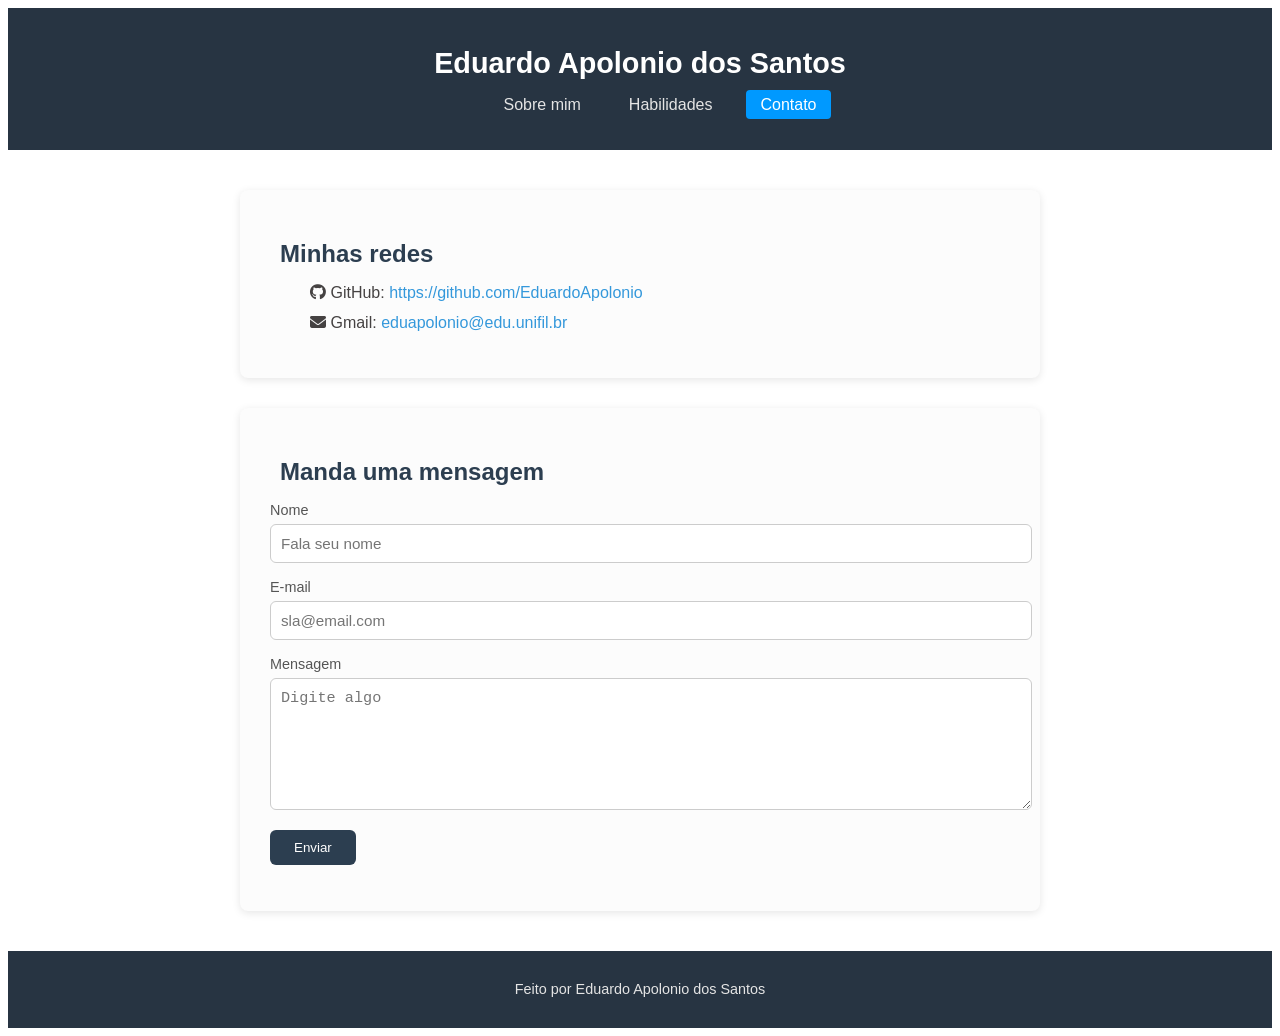
==== Contato.html @ 802ed1b1 "Add files via upload" ====
<!DOCTYPE html>
<html lang="pt-BR">
<head>
    <meta charset="UTF-8">
    <meta name="viewport" content="width=device-width, initial-scale=1.0">
    <title>Contato</title>
    <link rel="stylesheet" href="style.css">
    <script src="script.js" defer></script>
    <link rel="stylesheet" href="https://cdnjs.cloudflare.com/ajax/libs/font-awesome/6.5.1/css/all.min.css"><!--Para funcionar os icones-->
</head>
<body>

    <header>
        <h1>Eduardo Apolonio dos Santos</h1>
        <nav>
            <ul>
                <li><a href="index.html">Sobre mim</a></li>
                <li><a href="Habilidades.html">Habilidades</a></li>
                <li><a href="Contato.html">Contato</a></li>
            </ul>
        </nav>
    </header>

    <main>

        <section>
            <h2>Minhas redes</h2>
            <ul class="contato-links">
                <li>
                     <i class="fa-brands fa-github"></i>
                    GitHub:
                    <a href="https://github.com/EduardoApolonio" target="_blank">https://github.com/EduardoApolonio</a>
                </li>
                <li>
                    <i class="fa-solid fa-envelope"></i>
                    Gmail:
                    <a href="eduapolonio@edu.unifil.br">eduapolonio@edu.unifil.br</a>
                </li>
            </ul>
        </section>

        <section>
            <h2>Manda uma mensagem</h2>

            <form id="formContato">

                <div class="form">
                    <label for="nome">Nome</label>
                    <input type="text" id="nome" name="nome" placeholder="Fala seu nome">
                </div>

                <div class="form">
                    <label for="email">E-mail</label>
                    <input type="email" id="email" name="email" placeholder="sla@email.com">
                </div>

                <div class="form">
                    <label for="mensagem">Mensagem</label>
                    <textarea id="mensagem" name="mensagem" placeholder="Digite algo"></textarea>
                </div>

                <button type="submit" class="botao">Enviar</button>

                <p id="mensagem-retorno"></p>

            </form>
        </section>
    </main>

    <footer>
        <p id="pFooter">Feito por Eduardo Apolonio dos Santos</p>
    </footer>
</body>
</html>
---- style.css ----
body {
    font-family: Arial, sans-serif;
    background-color: #ffffff;
    color: #454242;
}

p{
    text-align: justify;
}

ul, ol{
    list-style: none;
}

/*Header e menu*/
header {
    background-color: #273442;
    padding: 20px;
    text-align: center;
}

header h1 {
    color: #fff;
    font-size: 1.8rem;
    margin-bottom: 12px;
}

nav ul {
    list-style: none;
    display: flex;
    justify-content: center;
    gap: 20px;
    flex-wrap: wrap;
}

nav ul li a {
    color: #e4e4e4;
    font-size: 1rem;
    padding: 6px 14px;
    border-radius: 4px;
    transition: background-color 0.3s, color 0.3s;
    text-decoration: none;
}

nav ul li a:hover,
nav ul li a.ativo {
    background-color: #0099ff;
    color: #ffffff;
}

/*main*/
main {
    max-width: 800px;
    margin: 40px auto;
    padding: 0 20px;
}

section {
    background-color: #fcfcfc;
    border-radius: 8px;
    padding: 30px;
    margin-bottom: 30px;
    box-shadow: 0 2px 8px rgba(0, 0, 0, 0.1);
}

section h2 {
    color: #2c3e50;
    margin-bottom: 16px;
    padding-left: 10px;
}


/*foto*/
.foto {
    display: block;
    width: 160px;
    height: 160px;
    border-radius: 50%;
    margin: 0 auto 20px auto;
    border: 4px solid #3faff9;
}

/*conhecimento h*/
.habilidades-lista {
    display: flex;
    flex-wrap: wrap;
    gap: 10px;
    margin-top: 10px;
}

.habilidades-lista li {
    background-color: #3db1ff;
    color: #f2f2f2;
    padding: 6px 14px;
    border-radius: 20px;
}

/*cursos */
.skills {
    background-color: #f5faff;
    border-radius: 6px;
    padding: 12px 16px;
    margin-bottom: 10px;
}

.skills p {
    color: #3f3f3f;
}

/*links de contato*/
.contato-links {
    margin-top: 10px;
}

.contato-links li {
    margin-bottom: 12px;
}

.contato-links li a {
    color: #3498db;
    text-decoration: none;
}


/*formulario */
.form {
    margin-bottom: 16px;
}

.form label {
    display: block;
    font-size: 0.9rem;
    color: #555;
    margin-bottom: 6px;
}

.form input,
.form textarea {
    width: 100%;
    padding: 10px;
    border: 1px solid #ccc;
    border-radius: 6px;
    font-size: 0.95rem;
}

.form input:focus,
.form textarea:focus {
    border-color: #3498db;
}

.form textarea {
    height: 110px;
    resize: vertical;
}

.botao {
    background-color: #2c3e50;
    color: #fff;
    border: none;
    padding: 10px 24px;
    border-radius: 6px;
    cursor: pointer;
}

.botao:hover {
    background-color: #3498db;
}

/*footer*/
footer {
    background-color: #273442;
    color: #e4e4e4;
    text-align: center;
    padding: 16px;
    font-size: 0.9rem;
    margin-top: 40px;
}

#pFooter{
    text-align: center;
}

/*animacoes*/
@keyframes fadeInUp {
    from {
        opacity: 0;
        transform: translateY(20px);
    }
    to {
        opacity: 1;
        transform: translateY(0);
    }
}

@keyframes pulsar {
    0% {
        box-shadow: 0 0 0 0 rgba(63, 175, 249, 0.5);
    }
    70% {
        box-shadow: 0 0 0 10px rgba(63, 175, 249, 0);
    }
    100% {
        box-shadow: 0 0 0 0 rgba(63, 175, 249, 0);
    }
}

section {
    animation: fadeInUp 0.6s ease-out both;
}

section:nth-of-type(2) {
    animation-delay: 0.15s;
}

section:nth-of-type(3) {
    animation-delay: 0.3s;
}

.foto {
    animation: pulsar 2.5s infinite;
}
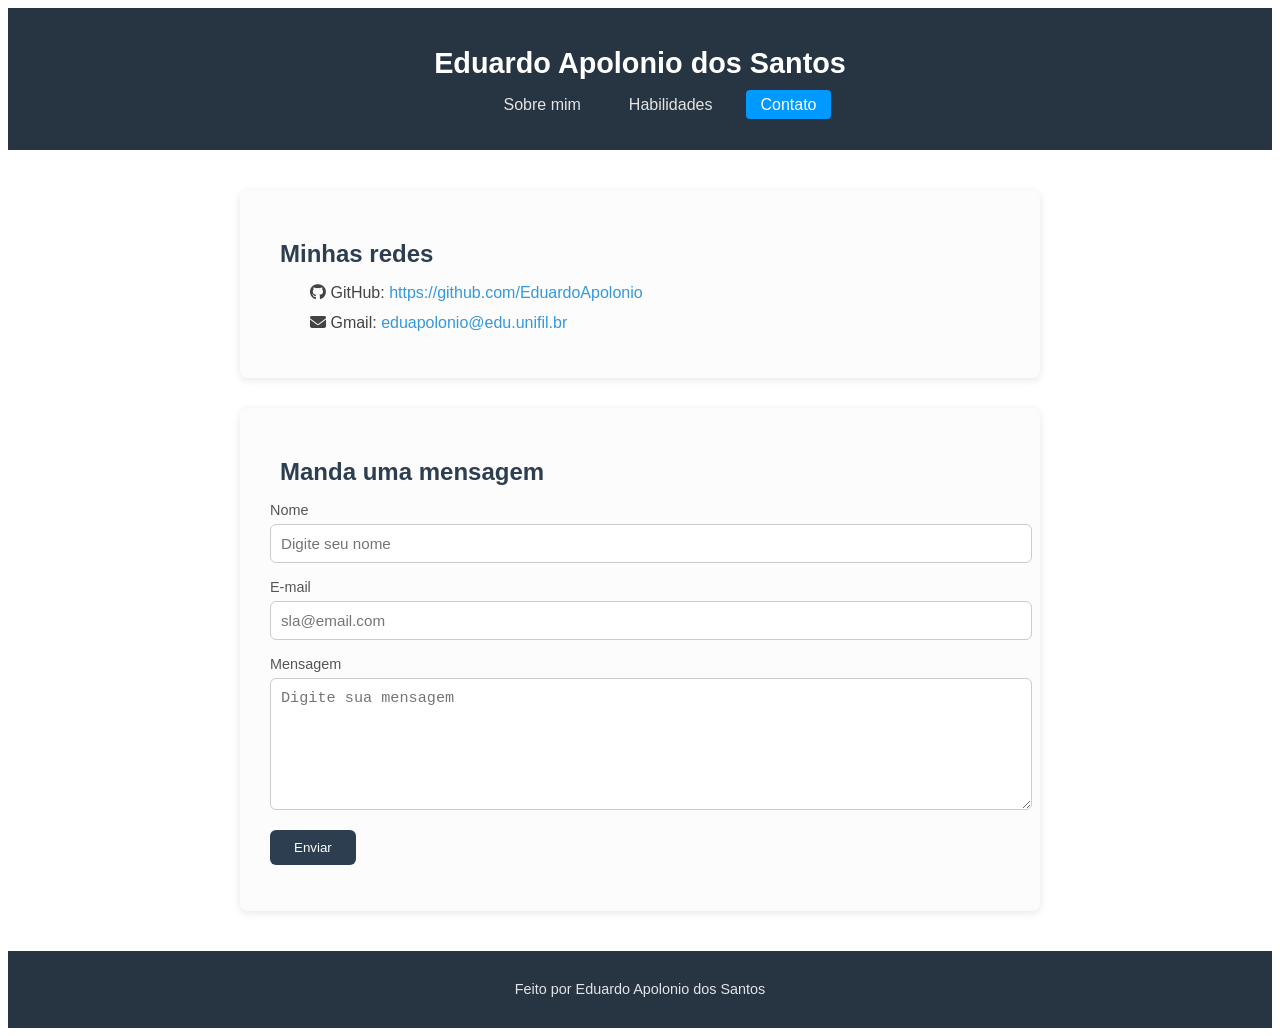
==== commit e6372404: "Update Contato.html" ====
--- a/Contato.html
+++ b/Contato.html
@@ -46,7 +46,7 @@
 
                 <div class="form">
                     <label for="nome">Nome</label>
-                    <input type="text" id="nome" name="nome" placeholder="Fala seu nome">
+                    <input type="text" id="nome" name="nome" placeholder="Digite seu nome">
                 </div>
 
                 <div class="form">
@@ -56,7 +56,7 @@
 
                 <div class="form">
                     <label for="mensagem">Mensagem</label>
-                    <textarea id="mensagem" name="mensagem" placeholder="Digite algo"></textarea>
+                    <textarea id="mensagem" name="mensagem" placeholder="Digite sua mensagem"></textarea>
                 </div>
 
                 <button type="submit" class="botao">Enviar</button>
@@ -71,4 +71,4 @@
         <p id="pFooter">Feito por Eduardo Apolonio dos Santos</p>
     </footer>
 </body>
-</html>+</html>
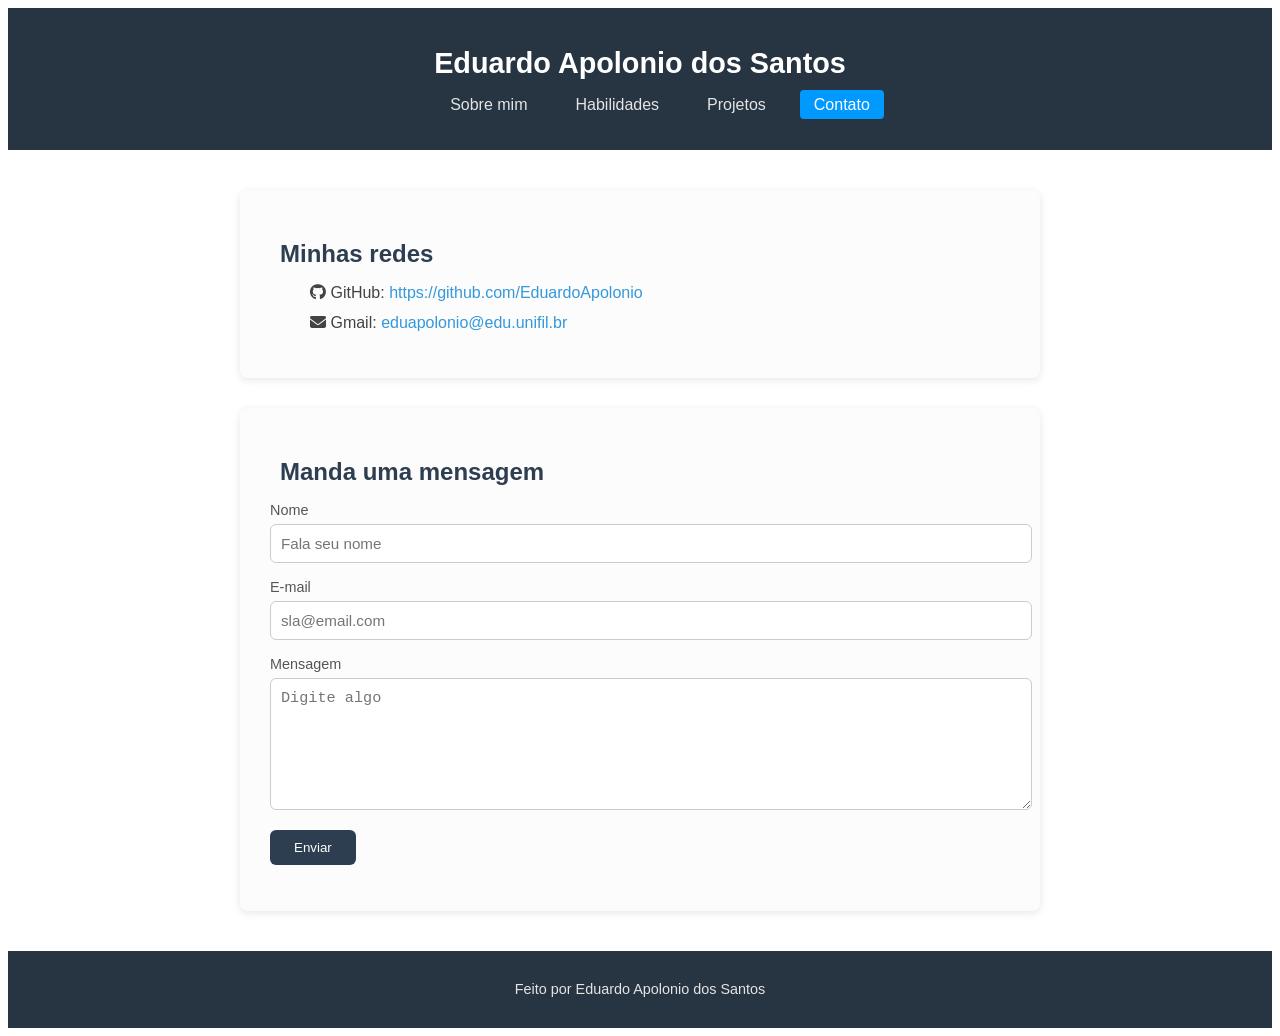
==== commit ff710a2a: "meus arquivos locais" ====
--- a/Contato.html
+++ b/Contato.html
@@ -1,74 +1,75 @@
-<!DOCTYPE html>
-<html lang="pt-BR">
-<head>
-    <meta charset="UTF-8">
-    <meta name="viewport" content="width=device-width, initial-scale=1.0">
-    <title>Contato</title>
-    <link rel="stylesheet" href="style.css">
-    <script src="script.js" defer></script>
-    <link rel="stylesheet" href="https://cdnjs.cloudflare.com/ajax/libs/font-awesome/6.5.1/css/all.min.css"><!--Para funcionar os icones-->
-</head>
-<body>
-
-    <header>
-        <h1>Eduardo Apolonio dos Santos</h1>
-        <nav>
-            <ul>
-                <li><a href="index.html">Sobre mim</a></li>
-                <li><a href="Habilidades.html">Habilidades</a></li>
-                <li><a href="Contato.html">Contato</a></li>
-            </ul>
-        </nav>
-    </header>
-
-    <main>
-
-        <section>
-            <h2>Minhas redes</h2>
-            <ul class="contato-links">
-                <li>
-                     <i class="fa-brands fa-github"></i>
-                    GitHub:
-                    <a href="https://github.com/EduardoApolonio" target="_blank">https://github.com/EduardoApolonio</a>
-                </li>
-                <li>
-                    <i class="fa-solid fa-envelope"></i>
-                    Gmail:
-                    <a href="eduapolonio@edu.unifil.br">eduapolonio@edu.unifil.br</a>
-                </li>
-            </ul>
-        </section>
-
-        <section>
-            <h2>Manda uma mensagem</h2>
-
-            <form id="formContato">
-
-                <div class="form">
-                    <label for="nome">Nome</label>
-                    <input type="text" id="nome" name="nome" placeholder="Digite seu nome">
-                </div>
-
-                <div class="form">
-                    <label for="email">E-mail</label>
-                    <input type="email" id="email" name="email" placeholder="sla@email.com">
-                </div>
-
-                <div class="form">
-                    <label for="mensagem">Mensagem</label>
-                    <textarea id="mensagem" name="mensagem" placeholder="Digite sua mensagem"></textarea>
-                </div>
-
-                <button type="submit" class="botao">Enviar</button>
-
-                <p id="mensagem-retorno"></p>
-
-            </form>
-        </section>
-    </main>
-
-    <footer>
-        <p id="pFooter">Feito por Eduardo Apolonio dos Santos</p>
-    </footer>
-</body>
-</html>
+<!DOCTYPE html>
+<html lang="pt-BR">
+<head>
+    <meta charset="UTF-8">
+    <meta name="viewport" content="width=device-width, initial-scale=1.0">
+    <title>Contato</title>
+    <link rel="stylesheet" href="style.css">
+    <script src="script.js" defer></script>
+    <link rel="stylesheet" href="https://cdnjs.cloudflare.com/ajax/libs/font-awesome/6.5.1/css/all.min.css"><!--Para funcionar os icones-->
+</head>
+<body>
+
+    <header>
+        <h1>Eduardo Apolonio dos Santos</h1>
+        <nav>
+            <ul>
+            <li><a href="index.html">Sobre mim</a></li>
+            <li><a href="Habilidades.html">Habilidades</a></li>
+            <li><a href="Projetos.html">Projetos</a></li>
+            <li><a href="Contato.html">Contato</a></li>
+            </ul>
+        </nav>
+    </header>
+
+    <main>
+
+        <section>
+            <h2>Minhas redes</h2>
+            <ul class="contato-links">
+                <li>
+                     <i class="fa-brands fa-github"></i>
+                    GitHub:
+                    <a href="https://github.com/EduardoApolonio" target="_blank">https://github.com/EduardoApolonio</a>
+                </li>
+                <li>
+                    <i class="fa-solid fa-envelope"></i>
+                    Gmail:
+                    <a href="eduapolonio@edu.unifil.br">eduapolonio@edu.unifil.br</a>
+                </li>
+            </ul>
+        </section>
+
+        <section>
+            <h2>Manda uma mensagem</h2>
+
+            <form id="formContato">
+
+                <div class="form">
+                    <label for="nome">Nome</label>
+                    <input type="text" id="nome" name="nome" placeholder="Fala seu nome">
+                </div>
+
+                <div class="form">
+                    <label for="email">E-mail</label>
+                    <input type="email" id="email" name="email" placeholder="sla@email.com">
+                </div>
+
+                <div class="form">
+                    <label for="mensagem">Mensagem</label>
+                    <textarea id="mensagem" name="mensagem" placeholder="Digite algo"></textarea>
+                </div>
+
+                <button type="submit" class="botao">Enviar</button>
+
+                <p id="mensagem-retorno"></p>
+
+            </form>
+        </section>
+    </main>
+
+    <footer>
+        <p id="pFooter">Feito por Eduardo Apolonio dos Santos</p>
+    </footer>
+</body>
+</html>
--- a/style.css
+++ b/style.css
@@ -1,221 +1,223 @@
-body {
-    font-family: Arial, sans-serif;
-    background-color: #ffffff;
-    color: #454242;
-}
-
-p{
-    text-align: justify;
-}
-
-ul, ol{
-    list-style: none;
-}
-
-/*Header e menu*/
-header {
-    background-color: #273442;
-    padding: 20px;
-    text-align: center;
-}
-
-header h1 {
-    color: #fff;
-    font-size: 1.8rem;
-    margin-bottom: 12px;
-}
-
-nav ul {
-    list-style: none;
-    display: flex;
-    justify-content: center;
-    gap: 20px;
-    flex-wrap: wrap;
-}
-
-nav ul li a {
-    color: #e4e4e4;
-    font-size: 1rem;
-    padding: 6px 14px;
-    border-radius: 4px;
-    transition: background-color 0.3s, color 0.3s;
-    text-decoration: none;
-}
-
-nav ul li a:hover,
-nav ul li a.ativo {
-    background-color: #0099ff;
-    color: #ffffff;
-}
-
-/*main*/
-main {
-    max-width: 800px;
-    margin: 40px auto;
-    padding: 0 20px;
-}
-
-section {
-    background-color: #fcfcfc;
-    border-radius: 8px;
-    padding: 30px;
-    margin-bottom: 30px;
-    box-shadow: 0 2px 8px rgba(0, 0, 0, 0.1);
-}
-
-section h2 {
-    color: #2c3e50;
-    margin-bottom: 16px;
-    padding-left: 10px;
-}
-
-
-/*foto*/
-.foto {
-    display: block;
-    width: 160px;
-    height: 160px;
-    border-radius: 50%;
-    margin: 0 auto 20px auto;
-    border: 4px solid #3faff9;
-}
-
-/*conhecimento h*/
-.habilidades-lista {
-    display: flex;
-    flex-wrap: wrap;
-    gap: 10px;
-    margin-top: 10px;
-}
-
-.habilidades-lista li {
-    background-color: #3db1ff;
-    color: #f2f2f2;
-    padding: 6px 14px;
-    border-radius: 20px;
-}
-
-/*cursos */
-.skills {
-    background-color: #f5faff;
-    border-radius: 6px;
-    padding: 12px 16px;
-    margin-bottom: 10px;
-}
-
-.skills p {
-    color: #3f3f3f;
-}
-
-/*links de contato*/
-.contato-links {
-    margin-top: 10px;
-}
-
-.contato-links li {
-    margin-bottom: 12px;
-}
-
-.contato-links li a {
-    color: #3498db;
-    text-decoration: none;
-}
-
-
-/*formulario */
-.form {
-    margin-bottom: 16px;
-}
-
-.form label {
-    display: block;
-    font-size: 0.9rem;
-    color: #555;
-    margin-bottom: 6px;
-}
-
-.form input,
-.form textarea {
-    width: 100%;
-    padding: 10px;
-    border: 1px solid #ccc;
-    border-radius: 6px;
-    font-size: 0.95rem;
-}
-
-.form input:focus,
-.form textarea:focus {
-    border-color: #3498db;
-}
-
-.form textarea {
-    height: 110px;
-    resize: vertical;
-}
-
-.botao {
-    background-color: #2c3e50;
-    color: #fff;
-    border: none;
-    padding: 10px 24px;
-    border-radius: 6px;
-    cursor: pointer;
-}
-
-.botao:hover {
-    background-color: #3498db;
-}
-
-/*footer*/
-footer {
-    background-color: #273442;
-    color: #e4e4e4;
-    text-align: center;
-    padding: 16px;
-    font-size: 0.9rem;
-    margin-top: 40px;
-}
-
-#pFooter{
-    text-align: center;
-}
-
-/*animacoes*/
-@keyframes fadeInUp {
-    from {
-        opacity: 0;
-        transform: translateY(20px);
-    }
-    to {
-        opacity: 1;
-        transform: translateY(0);
-    }
-}
-
-@keyframes pulsar {
-    0% {
-        box-shadow: 0 0 0 0 rgba(63, 175, 249, 0.5);
-    }
-    70% {
-        box-shadow: 0 0 0 10px rgba(63, 175, 249, 0);
-    }
-    100% {
-        box-shadow: 0 0 0 0 rgba(63, 175, 249, 0);
-    }
-}
-
-section {
-    animation: fadeInUp 0.6s ease-out both;
-}
-
-section:nth-of-type(2) {
-    animation-delay: 0.15s;
-}
-
-section:nth-of-type(3) {
-    animation-delay: 0.3s;
-}
-
-.foto {
-    animation: pulsar 2.5s infinite;
+body {
+    font-family: Arial, sans-serif;
+    background-color: #ffffff;
+    color: #454242;
+}
+
+p{
+    text-align: justify;
+}
+
+ul, ol{
+    list-style: none;
+}
+
+/*Header e menu*/
+header {
+    background-color: #273442;
+    padding: 20px;
+    text-align: center;
+}
+
+header h1 {
+    color: #fff;
+    font-size: 1.8rem;
+    margin-bottom: 12px;
+}
+
+nav ul {
+    list-style: none;
+    display: flex;
+    justify-content: center;
+    gap: 20px;
+    flex-wrap: wrap;
+}
+
+nav ul li a {
+    color: #e4e4e4;
+    font-size: 1rem;
+    padding: 6px 14px;
+    border-radius: 4px;
+    transition: background-color 0.3s, color 0.3s;
+    text-decoration: none;
+}
+
+nav ul li a:hover,
+nav ul li a.ativo {
+    background-color: #0099ff;
+    color: #ffffff;
+}
+
+/*main*/
+main {
+    max-width: 800px;
+    margin: 40px auto;
+    padding: 0 20px;
+}
+
+section {
+    background-color: #fcfcfc;
+    border-radius: 8px;
+    padding: 30px;
+    margin-bottom: 30px;
+    box-shadow: 0 2px 8px rgba(0, 0, 0, 0.1);
+}
+
+section h2 {
+    color: #2c3e50;
+    margin-bottom: 16px;
+    padding-left: 10px;
+}
+
+
+/*foto*/
+.foto {
+    display: block;
+    width: 160px;
+    height: 160px;
+    border-radius: 50%;
+    margin: 0 auto 20px auto;
+    border: 4px solid #3faff9;
+    object-fit: cover;      /* <-- resolve o esticamento */
+    object-position: center;
+}
+
+/*conhecimento h*/
+.habilidades-lista {
+    display: flex;
+    flex-wrap: wrap;
+    gap: 10px;
+    margin-top: 10px;
+}
+
+.habilidades-lista li {
+    background-color: #3db1ff;
+    color: #f2f2f2;
+    padding: 6px 14px;
+    border-radius: 20px;
+}
+
+/*cursos */
+.skills {
+    background-color: #f5faff;
+    border-radius: 6px;
+    padding: 12px 16px;
+    margin-bottom: 10px;
+}
+
+.skills p {
+    color: #3f3f3f;
+}
+
+/*links de contato*/
+.contato-links {
+    margin-top: 10px;
+}
+
+.contato-links li {
+    margin-bottom: 12px;
+}
+
+.contato-links li a {
+    color: #3498db;
+    text-decoration: none;
+}
+
+
+/*formulario */
+.form {
+    margin-bottom: 16px;
+}
+
+.form label {
+    display: block;
+    font-size: 0.9rem;
+    color: #555;
+    margin-bottom: 6px;
+}
+
+.form input,
+.form textarea {
+    width: 100%;
+    padding: 10px;
+    border: 1px solid #ccc;
+    border-radius: 6px;
+    font-size: 0.95rem;
+}
+
+.form input:focus,
+.form textarea:focus {
+    border-color: #3498db;
+}
+
+.form textarea {
+    height: 110px;
+    resize: vertical;
+}
+
+.botao {
+    background-color: #2c3e50;
+    color: #fff;
+    border: none;
+    padding: 10px 24px;
+    border-radius: 6px;
+    cursor: pointer;
+}
+
+.botao:hover {
+    background-color: #3498db;
+}
+
+/*footer*/
+footer {
+    background-color: #273442;
+    color: #e4e4e4;
+    text-align: center;
+    padding: 16px;
+    font-size: 0.9rem;
+    margin-top: 40px;
+}
+
+#pFooter{
+    text-align: center;
+}
+
+/*animacoes*/
+@keyframes fadeInUp {
+    from {
+        opacity: 0;
+        transform: translateY(20px);
+    }
+    to {
+        opacity: 1;
+        transform: translateY(0);
+    }
+}
+
+@keyframes pulsar {
+    0% {
+        box-shadow: 0 0 0 0 rgba(63, 175, 249, 0.5);
+    }
+    70% {
+        box-shadow: 0 0 0 10px rgba(63, 175, 249, 0);
+    }
+    100% {
+        box-shadow: 0 0 0 0 rgba(63, 175, 249, 0);
+    }
+}
+
+section {
+    animation: fadeInUp 0.6s ease-out both;
+}
+
+section:nth-of-type(2) {
+    animation-delay: 0.15s;
+}
+
+section:nth-of-type(3) {
+    animation-delay: 0.3s;
+}
+
+.foto {
+    animation: pulsar 2.5s infinite;
 }
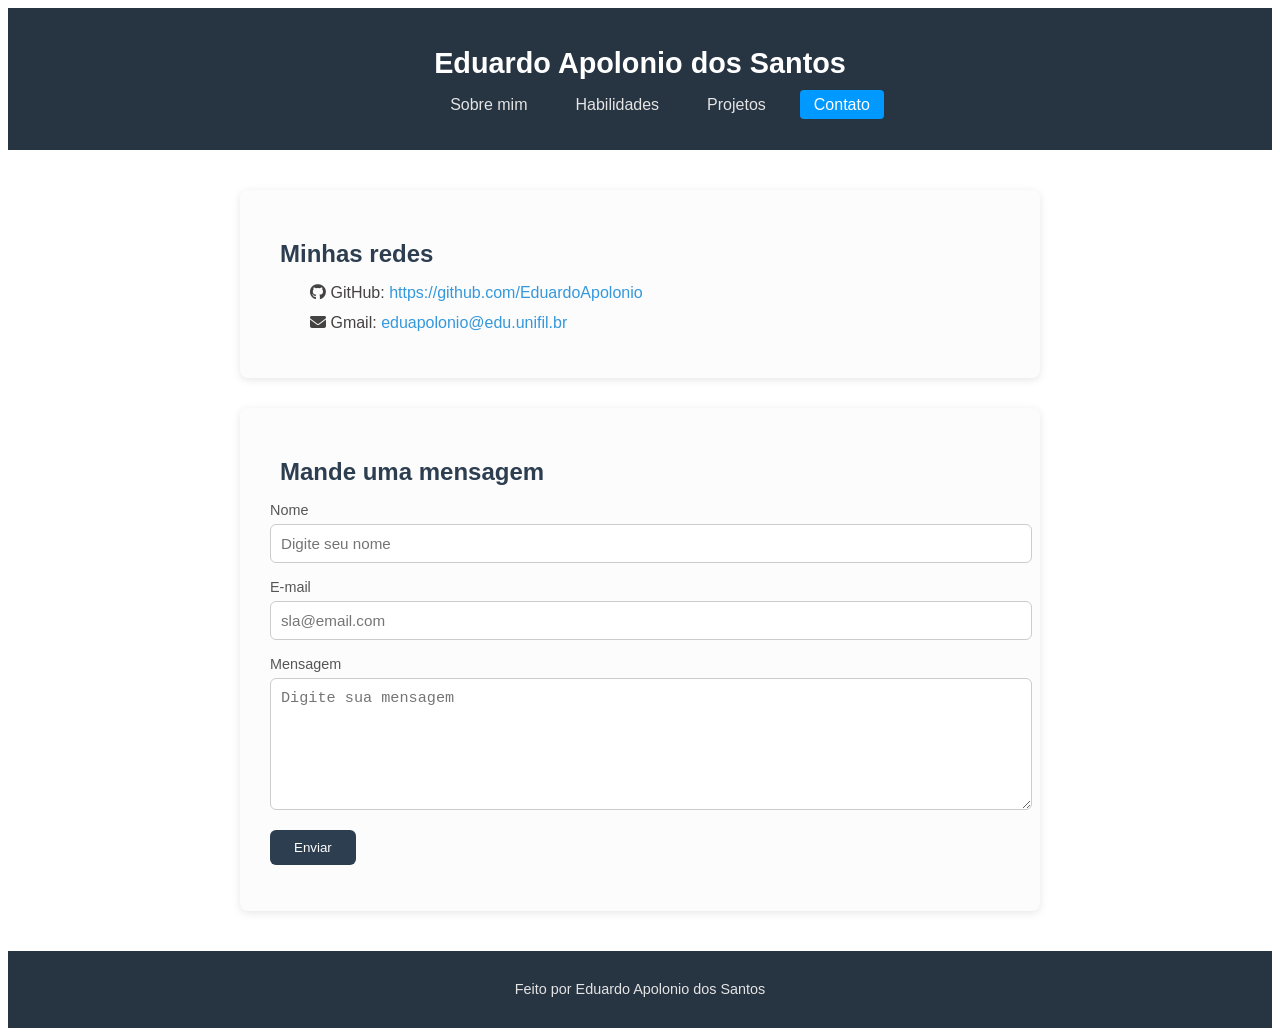
==== commit 108b7f69: "Update form labels and placeholders in Contato.html" ====
--- a/Contato.html
+++ b/Contato.html
@@ -41,13 +41,13 @@
         </section>
 
         <section>
-            <h2>Manda uma mensagem</h2>
+            <h2>Mande uma mensagem</h2>
 
             <form id="formContato">
 
                 <div class="form">
                     <label for="nome">Nome</label>
-                    <input type="text" id="nome" name="nome" placeholder="Fala seu nome">
+                    <input type="text" id="nome" name="nome" placeholder="Digite seu nome">
                 </div>
 
                 <div class="form">
@@ -57,7 +57,7 @@
 
                 <div class="form">
                     <label for="mensagem">Mensagem</label>
-                    <textarea id="mensagem" name="mensagem" placeholder="Digite algo"></textarea>
+                    <textarea id="mensagem" name="mensagem" placeholder="Digite sua mensagem"></textarea>
                 </div>
 
                 <button type="submit" class="botao">Enviar</button>
@@ -72,4 +72,4 @@
         <p id="pFooter">Feito por Eduardo Apolonio dos Santos</p>
     </footer>
 </body>
-</html>+</html>
